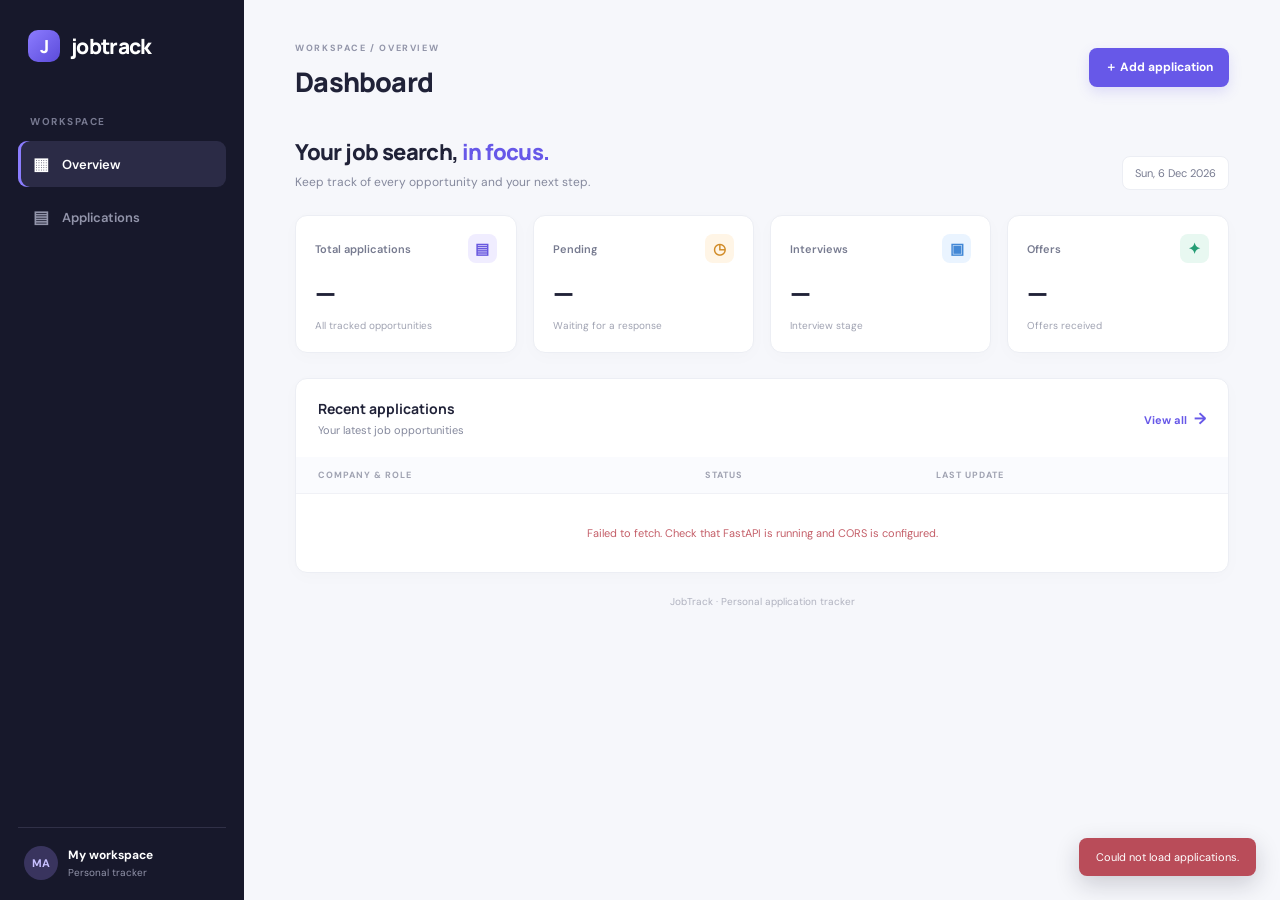
==== frontend/index.html @ 45ae9586 "Initial commit: AI Job Application Tracker (FastAPI, PostgreSQL, Frontend)" ====
<!DOCTYPE html>
<html lang="en">
<head>
  <meta charset="UTF-8">
  <meta name="viewport" content="width=device-width, initial-scale=1.0">
  <title>JobTrack — Dashboard</title>
  <link rel="preconnect" href="https://fonts.googleapis.com">
  <link rel="preconnect" href="https://fonts.gstatic.com" crossorigin>
  <link href="https://fonts.googleapis.com/css2?family=DM+Sans:wght@400;500;600;700&family=Manrope:wght@400;500;600;700;800&display=swap" rel="stylesheet">
  <link rel="stylesheet" href="assets/css/style.css">
</head>
<body>
  <div class="app-shell">
    <aside class="sidebar">
      <a class="brand" href="index.html"><span class="brand-mark">J</span><span>jobtrack</span></a>
      <div class="nav-label">WORKSPACE</div>
      <nav class="side-nav">
        <a class="nav-link active" href="index.html"><span class="nav-icon">▦</span> Overview</a>
        <a class="nav-link" href="pages/applications.html"><span class="nav-icon">▤</span> Applications</a>
      </nav>
      <div class="sidebar-bottom">
        <div class="profile-avatar">MA</div>
        <div><strong>My workspace</strong><small>Personal tracker</small></div>
      </div>
    </aside>

    <main class="main-content">
      <header class="topbar">
        <div><span class="eyebrow">WORKSPACE / OVERVIEW</span><h1>Dashboard</h1></div>
        <a class="button button-primary" href="pages/applications.html#new">＋ Add application</a>
      </header>

      <section class="welcome-row">
        <div><h2>Your job search, <span>in focus.</span></h2><p>Keep track of every opportunity and your next step.</p></div>
        <div class="date-chip" id="today-date">—</div>
      </section>

      <section class="stats-grid" aria-label="Application statistics">
        <article class="stat-card"><div class="stat-top"><span>Total applications</span><span class="stat-icon violet">▤</span></div><strong id="total-count">—</strong><small>All tracked opportunities</small></article>
        <article class="stat-card"><div class="stat-top"><span>Pending</span><span class="stat-icon amber">◷</span></div><strong id="pending-count">—</strong><small>Waiting for a response</small></article>
        <article class="stat-card"><div class="stat-top"><span>Interviews</span><span class="stat-icon blue">▣</span></div><strong id="interview-count">—</strong><small>Interview stage</small></article>
        <article class="stat-card"><div class="stat-top"><span>Offers</span><span class="stat-icon green">✦</span></div><strong id="offer-count">—</strong><small>Offers received</small></article>
      </section>

      <section class="content-card">
        <div class="section-heading"><div><h3>Recent applications</h3><p>Your latest job opportunities</p></div><a class="text-link" href="pages/applications.html">View all <span>→</span></a></div>
        <div class="table-wrap">
          <table><thead><tr><th>COMPANY & ROLE</th><th>STATUS</th><th>LAST UPDATE</th></tr></thead><tbody id="recent-applications"><tr><td colspan="3" class="loading-cell">Loading applications…</td></tr></tbody></table>
        </div>
      </section>
      <p class="footer-note">JobTrack · Personal application tracker</p>
    </main>
  </div>
  <div id="toast" class="toast" role="status"></div>
  <script src="assets/js/api.js"></script>
  <script src="assets/js/dashboard.js"></script>
</body>
</html>
---- frontend/assets/css/style.css ----
:root {
  --bg: #f6f7fb; --surface: #ffffff; --text: #202238; --muted: #85899d;
  --line: #eceef4; --primary: #6758e8; --primary-dark: #5143d2;
  --sidebar: #17182b; --sidebar-muted: #9294aa;
  font-family: "DM Sans", sans-serif; color: var(--text); background: var(--bg);
}
* { box-sizing: border-box; }
body { margin: 0; min-width: 320px; background: var(--bg); }
a { color: inherit; text-decoration: none; }
button, input, select, textarea { font: inherit; }
.app-shell { min-height: 100vh; }
.sidebar { width: 244px; background: var(--sidebar); color: #fff; position: fixed; inset: 0 auto 0 0; padding: 30px 18px 20px; display: flex; flex-direction: column; z-index: 5; }
.brand { display: flex; align-items: center; gap: 11px; padding: 0 10px; font: 800 21px "Manrope", sans-serif; letter-spacing: -.7px; }
.brand-mark { width: 32px; height: 32px; display: grid; place-items: center; border-radius: 10px; background: linear-gradient(135deg,#8c7cff,#5b4bda); font-size: 18px; }
.nav-label { color: #777990; font-size: 10px; letter-spacing: 1.5px; font-weight: 700; margin: 53px 12px 13px; }
.side-nav { display: grid; gap: 7px; }
.nav-link { padding: 12px 13px; color: var(--sidebar-muted); border-radius: 9px; font-size: 13px; font-weight: 600; display: flex; align-items: center; gap: 12px; transition: .2s; }
.nav-link:hover, .nav-link.active { color: #fff; background: #2b2b46; }
.nav-link.active { box-shadow: inset 3px 0 #8b7dff; }
.nav-icon { font-size: 17px; width: 19px; text-align: center; }
.sidebar-bottom { margin-top: auto; border-top: 1px solid #303047; padding: 18px 6px 0; display: flex; align-items: center; gap: 10px; }
.profile-avatar { width: 34px; height: 34px; border-radius: 50%; display: grid; place-items: center; background: #39345e; color: #c8c0ff; font-size: 11px; font-weight: 700; }
.sidebar-bottom strong, .sidebar-bottom small { display: block; }
.sidebar-bottom strong { font-size: 12px; }
.sidebar-bottom small { color: #9294aa; font-size: 10px; margin-top: 3px; }
.main-content { margin-left: 244px; padding: 35px clamp(24px,4vw,62px) 24px; max-width: 1600px; }
.topbar { display: flex; align-items: center; justify-content: space-between; gap: 18px; margin-bottom: 37px; }
.eyebrow { color: #9295a9; font-size: 9px; font-weight: 700; letter-spacing: 1.6px; }
h1, h2, h3, p { margin-top: 0; }
h1 { font: 800 27px "Manrope",sans-serif; letter-spacing: -.8px; margin: 7px 0 0; }
.button { border: 0; border-radius: 8px; padding: 11px 16px; cursor: pointer; font-size: 12px; font-weight: 700; transition: .2s; display: inline-flex; align-items: center; justify-content: center; gap: 7px; }
.button-primary { background: var(--primary); color: #fff; box-shadow: 0 5px 13px #6758e82b; }
.button-primary:hover { background: var(--primary-dark); transform: translateY(-1px); }
.button-ghost { color: #60647a; background: #f1f2f7; }
.welcome-row { display: flex; justify-content: space-between; align-items: end; margin-bottom: 25px; gap: 16px; }
.welcome-row h2 { font: 800 22px "Manrope",sans-serif; letter-spacing: -.6px; margin: 0 0 7px; }
.welcome-row h2 span { color: var(--primary); }
.welcome-row p, .section-heading p { color: var(--muted); font-size: 12px; margin: 0; }
.date-chip, .count-chip { color: #777b90; background: #fff; border: 1px solid var(--line); border-radius: 8px; padding: 9px 12px; font-size: 11px; }
.count-chip strong { color: var(--text); }
.stats-grid { display: grid; grid-template-columns: repeat(4,minmax(0,1fr)); gap: 16px; margin-bottom: 25px; }
.stat-card, .content-card { background: var(--surface); border: 1px solid var(--line); border-radius: 12px; box-shadow: 0 4px 18px #25284a05; }
.stat-card { padding: 18px 19px; min-height: 135px; }
.stat-top { display: flex; justify-content: space-between; align-items: center; color: #777b90; font-size: 11px; font-weight: 600; }
.stat-icon { width: 29px; height: 29px; display: grid; place-items: center; border-radius: 8px; font-size: 15px; }
.violet { color: #6858df; background: #f0edff; } .amber { color: #d18b27; background: #fff5e6; }
.blue { color: #4388d6; background: #eaf4ff; } .green { color: #269d75; background: #e8f8f1; }
.stat-card > strong { display: block; font: 800 27px "Manrope",sans-serif; margin: 11px 0 2px; }
.stat-card > small { color: #a0a3b2; font-size: 10px; }
.content-card { overflow: hidden; }
.section-heading { display: flex; justify-content: space-between; align-items: center; padding: 20px 22px; }
.section-heading h3 { font: 700 14px "Manrope",sans-serif; margin: 0 0 5px; }
.section-heading p { font-size: 11px; }
.text-link { color: var(--primary); font-size: 11px; font-weight: 700; }
.text-link span { font-size: 16px; margin-left: 4px; }
.table-wrap { width: 100%; overflow-x: auto; }
table { width: 100%; border-collapse: collapse; text-align: left; }
thead { background: #fafbfe; }
th { color: #a0a3b2; font-size: 9px; letter-spacing: 1px; font-weight: 700; padding: 12px 22px; white-space: nowrap; }
td { padding: 13px 22px; border-top: 1px solid #f0f1f6; font-size: 11px; color: #656a80; white-space: nowrap; }
.company-cell { display: flex; align-items: center; gap: 10px; }
.company-avatar { width: 31px; height: 31px; border-radius: 9px; background: #f0efff; color: #6858df; display: grid; place-items: center; font-size: 12px; font-weight: 700; flex: 0 0 auto; }
.company-cell strong, .company-cell small { display: block; }
.company-cell strong { color: #33364d; font-size: 11px; font-weight: 700; }
.company-cell small { color: #999daf; font-size: 10px; margin-top: 4px; }
.status-badge { display: inline-block; border-radius: 20px; padding: 5px 9px; font-size: 9px; font-weight: 700; }
.status-badge.pending { color: #b47a20; background: #fff5e5; }
.status-badge.interview { color: #397cc2; background: #eaf4ff; }
.status-badge.rejected { color: #c45e68; background: #fff0f1; }
.status-badge.offer-received { color: #218b69; background: #e8f8f1; }
.status-badge.unknown { color: #777b90; background: #f0f1f5; }
.date-cell { color: #898da0; font-size: 10px; }
.loading-cell, .empty-cell, .error-cell { text-align: center; padding: 32px; color: #9296a8; white-space: normal; }
.error-cell { color: #c45e68; }
.footer-note { color: #b0b2bf; text-align: center; font-size: 10px; padding: 22px 0; }
.compact-welcome { margin-bottom: 22px; }
.toolbar { display: flex; justify-content: space-between; gap: 12px; padding: 17px 20px; border-bottom: 1px solid var(--line); }
.search-box { border: 1px solid var(--line); border-radius: 7px; display: flex; align-items: center; gap: 8px; padding: 0 11px; width: min(340px,100%); color: #999daf; }
.search-box input { border: 0; outline: 0; padding: 9px 0; width: 100%; font-size: 11px; background: transparent; color: var(--text); }
.filter-select, .app-dialog select, .app-dialog input, .app-dialog textarea { border: 1px solid var(--line); border-radius: 7px; background: #fff; padding: 9px 10px; color: #50546a; outline: 0; font-size: 11px; }
.filter-select { min-width: 140px; }
.row-actions { text-align: right; }
.actions-heading { text-align: right; }
.small-action { border: 0; background: #f1f0ff; color: #6758d8; border-radius: 5px; padding: 6px 8px; margin-left: 5px; cursor: pointer; font-size: 10px; font-weight: 700; }
.danger-action { background: #fff0f1; color: #c45e68; }
.app-dialog { border: 0; border-radius: 14px; padding: 25px; width: min(540px,calc(100% - 28px)); box-shadow: 0 20px 80px #15162d40; }
.app-dialog::backdrop { background: #17182b80; backdrop-filter: blur(3px); }
.app-dialog form { display: grid; gap: 13px; }
.dialog-heading { display: flex; align-items: start; justify-content: space-between; margin-bottom: 4px; }
.dialog-heading h2 { font: 800 20px "Manrope",sans-serif; margin: 6px 0 0; }
.icon-button { border: 0; background: #f1f2f7; border-radius: 50%; width: 30px; height: 30px; font-size: 20px; color: #686c80; cursor: pointer; }
.app-dialog label { display: grid; gap: 6px; color: #64687d; font-size: 10px; font-weight: 700; }
.app-dialog input, .app-dialog select, .app-dialog textarea { width: 100%; font-size: 11px; font-weight: 400; }
.app-dialog textarea { resize: vertical; }
.form-grid { display: grid; grid-template-columns: 1fr 1fr; gap: 12px; }
.dialog-actions { display: flex; justify-content: end; gap: 9px; margin-top: 8px; }
.toast { position: fixed; bottom: 24px; right: 24px; background: #24253c; color: #fff; border-radius: 8px; padding: 12px 17px; font-size: 11px; opacity: 0; transform: translateY(10px); pointer-events: none; transition: .25s; z-index: 20; box-shadow: 0 8px 25px #15162d30; }
.toast.visible { opacity: 1; transform: translateY(0); }
.toast-error { background: #b94c59; }
@media (max-width: 900px) { .sidebar { width: 205px; } .main-content { margin-left: 205px; padding-inline: 24px; } .stats-grid { grid-template-columns: repeat(2,minmax(0,1fr)); } }
@media (max-width: 620px) {
  .sidebar { position: static; width: 100%; height: auto; padding: 14px 16px; flex-direction: row; align-items: center; justify-content: space-between; }
  .brand { padding: 0; font-size: 18px; } .brand-mark { width: 29px; height: 29px; }
  .nav-label, .sidebar-bottom { display: none; } .side-nav { display: flex; } .nav-link { padding: 9px; font-size: 0; gap: 0; } .nav-icon { font-size: 17px; }
  .main-content { margin: 0; padding: 24px 15px; } .topbar { margin-bottom: 28px; } h1 { font-size: 23px; }
  .welcome-row { align-items: start; flex-direction: column; } .welcome-row h2 { font-size: 19px; }
  .stats-grid { gap: 10px; } .stat-card { padding: 13px; min-height: 120px; } .stat-card > strong { font-size: 23px; }
  .section-heading { padding: 17px 14px; } th, td { padding-inline: 13px; }
  .toolbar { padding: 13px; flex-direction: column; } .search-box { width: 100%; min-height: 36px; }
  .form-grid { grid-template-columns: 1fr; } .app-dialog { padding: 19px; }
}
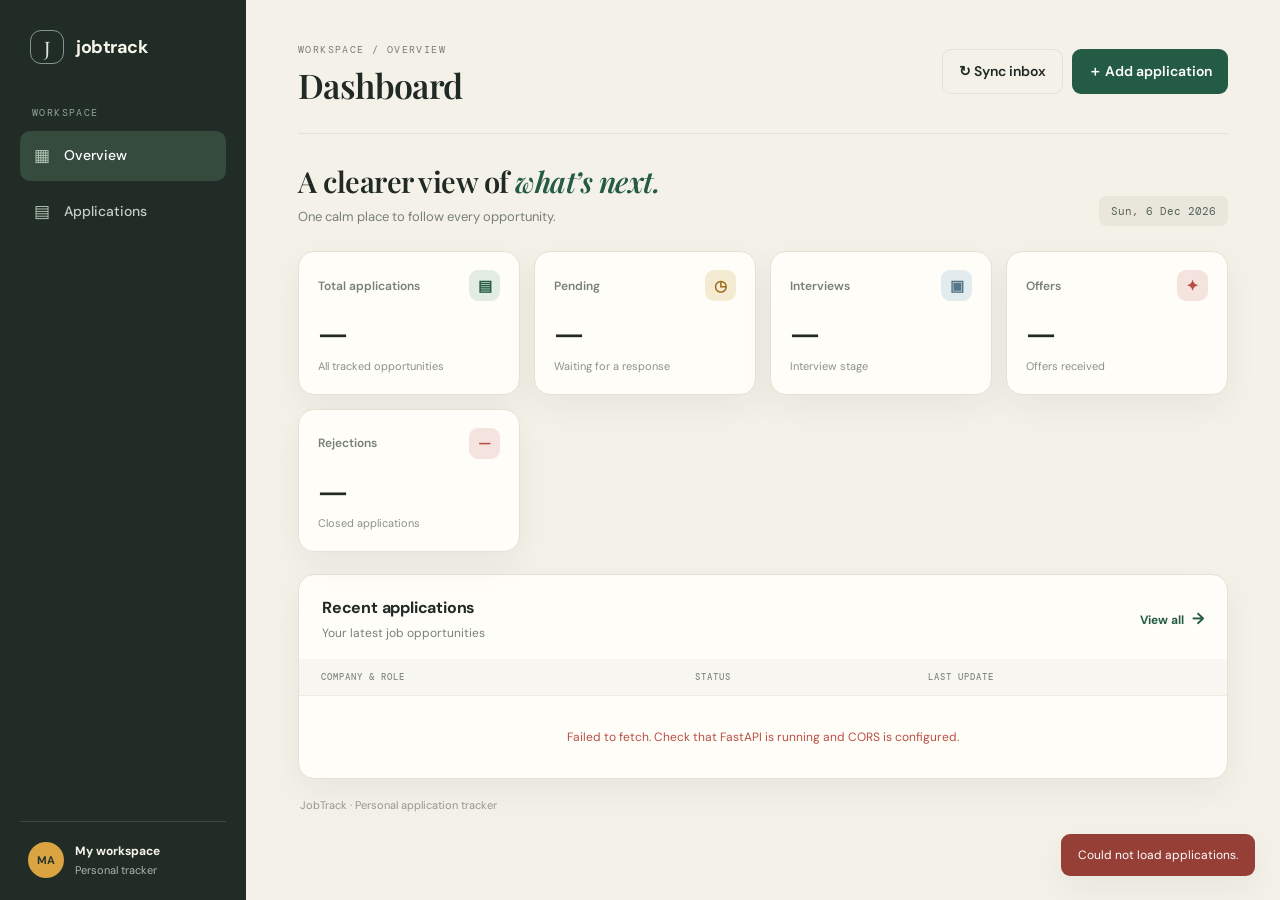
==== commit 5e32c076: "Changed the frontend" ====
--- a/frontend/index.html
+++ b/frontend/index.html
@@ -27,19 +27,20 @@
     <main class="main-content">
       <header class="topbar">
         <div><span class="eyebrow">WORKSPACE / OVERVIEW</span><h1>Dashboard</h1></div>
-        <a class="button button-primary" href="pages/applications.html#new">＋ Add application</a>
+        <div style="display:flex;gap:9px;flex-wrap:wrap"><button class="button button-ghost" id="sync-button">↻ Sync inbox</button><a class="button button-primary" href="pages/applications.html#new">＋ Add application</a></div>
       </header>
 
       <section class="welcome-row">
-        <div><h2>Your job search, <span>in focus.</span></h2><p>Keep track of every opportunity and your next step.</p></div>
+        <div><h2>A clearer view of <span>what’s next.</span></h2><p>One calm place to follow every opportunity.</p></div>
         <div class="date-chip" id="today-date">—</div>
       </section>
 
       <section class="stats-grid" aria-label="Application statistics">
-        <article class="stat-card"><div class="stat-top"><span>Total applications</span><span class="stat-icon violet">▤</span></div><strong id="total-count">—</strong><small>All tracked opportunities</small></article>
+        <article class="stat-card"><div class="stat-top"><span>Total applications</span><span class="stat-icon forest">▤</span></div><strong id="total-count">—</strong><small>All tracked opportunities</small></article>
         <article class="stat-card"><div class="stat-top"><span>Pending</span><span class="stat-icon amber">◷</span></div><strong id="pending-count">—</strong><small>Waiting for a response</small></article>
         <article class="stat-card"><div class="stat-top"><span>Interviews</span><span class="stat-icon blue">▣</span></div><strong id="interview-count">—</strong><small>Interview stage</small></article>
-        <article class="stat-card"><div class="stat-top"><span>Offers</span><span class="stat-icon green">✦</span></div><strong id="offer-count">—</strong><small>Offers received</small></article>
+        <article class="stat-card"><div class="stat-top"><span>Offers</span><span class="stat-icon red">✦</span></div><strong id="offer-count">—</strong><small>Offers received</small></article>
+        <article class="stat-card"><div class="stat-top"><span>Rejections</span><span class="stat-icon red">—</span></div><strong id="rejected-count">—</strong><small>Closed applications</small></article>
       </section>
 
       <section class="content-card">
--- a/frontend/assets/css/style.css
+++ b/frontend/assets/css/style.css
@@ -1,111 +1,5 @@
-:root {
-  --bg: #f6f7fb; --surface: #ffffff; --text: #202238; --muted: #85899d;
-  --line: #eceef4; --primary: #6758e8; --primary-dark: #5143d2;
-  --sidebar: #17182b; --sidebar-muted: #9294aa;
-  font-family: "DM Sans", sans-serif; color: var(--text); background: var(--bg);
-}
-* { box-sizing: border-box; }
-body { margin: 0; min-width: 320px; background: var(--bg); }
-a { color: inherit; text-decoration: none; }
-button, input, select, textarea { font: inherit; }
-.app-shell { min-height: 100vh; }
-.sidebar { width: 244px; background: var(--sidebar); color: #fff; position: fixed; inset: 0 auto 0 0; padding: 30px 18px 20px; display: flex; flex-direction: column; z-index: 5; }
-.brand { display: flex; align-items: center; gap: 11px; padding: 0 10px; font: 800 21px "Manrope", sans-serif; letter-spacing: -.7px; }
-.brand-mark { width: 32px; height: 32px; display: grid; place-items: center; border-radius: 10px; background: linear-gradient(135deg,#8c7cff,#5b4bda); font-size: 18px; }
-.nav-label { color: #777990; font-size: 10px; letter-spacing: 1.5px; font-weight: 700; margin: 53px 12px 13px; }
-.side-nav { display: grid; gap: 7px; }
-.nav-link { padding: 12px 13px; color: var(--sidebar-muted); border-radius: 9px; font-size: 13px; font-weight: 600; display: flex; align-items: center; gap: 12px; transition: .2s; }
-.nav-link:hover, .nav-link.active { color: #fff; background: #2b2b46; }
-.nav-link.active { box-shadow: inset 3px 0 #8b7dff; }
-.nav-icon { font-size: 17px; width: 19px; text-align: center; }
-.sidebar-bottom { margin-top: auto; border-top: 1px solid #303047; padding: 18px 6px 0; display: flex; align-items: center; gap: 10px; }
-.profile-avatar { width: 34px; height: 34px; border-radius: 50%; display: grid; place-items: center; background: #39345e; color: #c8c0ff; font-size: 11px; font-weight: 700; }
-.sidebar-bottom strong, .sidebar-bottom small { display: block; }
-.sidebar-bottom strong { font-size: 12px; }
-.sidebar-bottom small { color: #9294aa; font-size: 10px; margin-top: 3px; }
-.main-content { margin-left: 244px; padding: 35px clamp(24px,4vw,62px) 24px; max-width: 1600px; }
-.topbar { display: flex; align-items: center; justify-content: space-between; gap: 18px; margin-bottom: 37px; }
-.eyebrow { color: #9295a9; font-size: 9px; font-weight: 700; letter-spacing: 1.6px; }
-h1, h2, h3, p { margin-top: 0; }
-h1 { font: 800 27px "Manrope",sans-serif; letter-spacing: -.8px; margin: 7px 0 0; }
-.button { border: 0; border-radius: 8px; padding: 11px 16px; cursor: pointer; font-size: 12px; font-weight: 700; transition: .2s; display: inline-flex; align-items: center; justify-content: center; gap: 7px; }
-.button-primary { background: var(--primary); color: #fff; box-shadow: 0 5px 13px #6758e82b; }
-.button-primary:hover { background: var(--primary-dark); transform: translateY(-1px); }
-.button-ghost { color: #60647a; background: #f1f2f7; }
-.welcome-row { display: flex; justify-content: space-between; align-items: end; margin-bottom: 25px; gap: 16px; }
-.welcome-row h2 { font: 800 22px "Manrope",sans-serif; letter-spacing: -.6px; margin: 0 0 7px; }
-.welcome-row h2 span { color: var(--primary); }
-.welcome-row p, .section-heading p { color: var(--muted); font-size: 12px; margin: 0; }
-.date-chip, .count-chip { color: #777b90; background: #fff; border: 1px solid var(--line); border-radius: 8px; padding: 9px 12px; font-size: 11px; }
-.count-chip strong { color: var(--text); }
-.stats-grid { display: grid; grid-template-columns: repeat(4,minmax(0,1fr)); gap: 16px; margin-bottom: 25px; }
-.stat-card, .content-card { background: var(--surface); border: 1px solid var(--line); border-radius: 12px; box-shadow: 0 4px 18px #25284a05; }
-.stat-card { padding: 18px 19px; min-height: 135px; }
-.stat-top { display: flex; justify-content: space-between; align-items: center; color: #777b90; font-size: 11px; font-weight: 600; }
-.stat-icon { width: 29px; height: 29px; display: grid; place-items: center; border-radius: 8px; font-size: 15px; }
-.violet { color: #6858df; background: #f0edff; } .amber { color: #d18b27; background: #fff5e6; }
-.blue { color: #4388d6; background: #eaf4ff; } .green { color: #269d75; background: #e8f8f1; }
-.stat-card > strong { display: block; font: 800 27px "Manrope",sans-serif; margin: 11px 0 2px; }
-.stat-card > small { color: #a0a3b2; font-size: 10px; }
-.content-card { overflow: hidden; }
-.section-heading { display: flex; justify-content: space-between; align-items: center; padding: 20px 22px; }
-.section-heading h3 { font: 700 14px "Manrope",sans-serif; margin: 0 0 5px; }
-.section-heading p { font-size: 11px; }
-.text-link { color: var(--primary); font-size: 11px; font-weight: 700; }
-.text-link span { font-size: 16px; margin-left: 4px; }
-.table-wrap { width: 100%; overflow-x: auto; }
-table { width: 100%; border-collapse: collapse; text-align: left; }
-thead { background: #fafbfe; }
-th { color: #a0a3b2; font-size: 9px; letter-spacing: 1px; font-weight: 700; padding: 12px 22px; white-space: nowrap; }
-td { padding: 13px 22px; border-top: 1px solid #f0f1f6; font-size: 11px; color: #656a80; white-space: nowrap; }
-.company-cell { display: flex; align-items: center; gap: 10px; }
-.company-avatar { width: 31px; height: 31px; border-radius: 9px; background: #f0efff; color: #6858df; display: grid; place-items: center; font-size: 12px; font-weight: 700; flex: 0 0 auto; }
-.company-cell strong, .company-cell small { display: block; }
-.company-cell strong { color: #33364d; font-size: 11px; font-weight: 700; }
-.company-cell small { color: #999daf; font-size: 10px; margin-top: 4px; }
-.status-badge { display: inline-block; border-radius: 20px; padding: 5px 9px; font-size: 9px; font-weight: 700; }
-.status-badge.pending { color: #b47a20; background: #fff5e5; }
-.status-badge.interview { color: #397cc2; background: #eaf4ff; }
-.status-badge.rejected { color: #c45e68; background: #fff0f1; }
-.status-badge.offer-received { color: #218b69; background: #e8f8f1; }
-.status-badge.unknown { color: #777b90; background: #f0f1f5; }
-.date-cell { color: #898da0; font-size: 10px; }
-.loading-cell, .empty-cell, .error-cell { text-align: center; padding: 32px; color: #9296a8; white-space: normal; }
-.error-cell { color: #c45e68; }
-.footer-note { color: #b0b2bf; text-align: center; font-size: 10px; padding: 22px 0; }
-.compact-welcome { margin-bottom: 22px; }
-.toolbar { display: flex; justify-content: space-between; gap: 12px; padding: 17px 20px; border-bottom: 1px solid var(--line); }
-.search-box { border: 1px solid var(--line); border-radius: 7px; display: flex; align-items: center; gap: 8px; padding: 0 11px; width: min(340px,100%); color: #999daf; }
-.search-box input { border: 0; outline: 0; padding: 9px 0; width: 100%; font-size: 11px; background: transparent; color: var(--text); }
-.filter-select, .app-dialog select, .app-dialog input, .app-dialog textarea { border: 1px solid var(--line); border-radius: 7px; background: #fff; padding: 9px 10px; color: #50546a; outline: 0; font-size: 11px; }
-.filter-select { min-width: 140px; }
-.row-actions { text-align: right; }
-.actions-heading { text-align: right; }
-.small-action { border: 0; background: #f1f0ff; color: #6758d8; border-radius: 5px; padding: 6px 8px; margin-left: 5px; cursor: pointer; font-size: 10px; font-weight: 700; }
-.danger-action { background: #fff0f1; color: #c45e68; }
-.app-dialog { border: 0; border-radius: 14px; padding: 25px; width: min(540px,calc(100% - 28px)); box-shadow: 0 20px 80px #15162d40; }
-.app-dialog::backdrop { background: #17182b80; backdrop-filter: blur(3px); }
-.app-dialog form { display: grid; gap: 13px; }
-.dialog-heading { display: flex; align-items: start; justify-content: space-between; margin-bottom: 4px; }
-.dialog-heading h2 { font: 800 20px "Manrope",sans-serif; margin: 6px 0 0; }
-.icon-button { border: 0; background: #f1f2f7; border-radius: 50%; width: 30px; height: 30px; font-size: 20px; color: #686c80; cursor: pointer; }
-.app-dialog label { display: grid; gap: 6px; color: #64687d; font-size: 10px; font-weight: 700; }
-.app-dialog input, .app-dialog select, .app-dialog textarea { width: 100%; font-size: 11px; font-weight: 400; }
-.app-dialog textarea { resize: vertical; }
-.form-grid { display: grid; grid-template-columns: 1fr 1fr; gap: 12px; }
-.dialog-actions { display: flex; justify-content: end; gap: 9px; margin-top: 8px; }
-.toast { position: fixed; bottom: 24px; right: 24px; background: #24253c; color: #fff; border-radius: 8px; padding: 12px 17px; font-size: 11px; opacity: 0; transform: translateY(10px); pointer-events: none; transition: .25s; z-index: 20; box-shadow: 0 8px 25px #15162d30; }
-.toast.visible { opacity: 1; transform: translateY(0); }
-.toast-error { background: #b94c59; }
-@media (max-width: 900px) { .sidebar { width: 205px; } .main-content { margin-left: 205px; padding-inline: 24px; } .stats-grid { grid-template-columns: repeat(2,minmax(0,1fr)); } }
-@media (max-width: 620px) {
-  .sidebar { position: static; width: 100%; height: auto; padding: 14px 16px; flex-direction: row; align-items: center; justify-content: space-between; }
-  .brand { padding: 0; font-size: 18px; } .brand-mark { width: 29px; height: 29px; }
-  .nav-label, .sidebar-bottom { display: none; } .side-nav { display: flex; } .nav-link { padding: 9px; font-size: 0; gap: 0; } .nav-icon { font-size: 17px; }
-  .main-content { margin: 0; padding: 24px 15px; } .topbar { margin-bottom: 28px; } h1 { font-size: 23px; }
-  .welcome-row { align-items: start; flex-direction: column; } .welcome-row h2 { font-size: 19px; }
-  .stats-grid { gap: 10px; } .stat-card { padding: 13px; min-height: 120px; } .stat-card > strong { font-size: 23px; }
-  .section-heading { padding: 17px 14px; } th, td { padding-inline: 13px; }
-  .toolbar { padding: 13px; flex-direction: column; } .search-box { width: 100%; min-height: 36px; }
-  .form-grid { grid-template-columns: 1fr; } .app-dialog { padding: 19px; }
-}
+@import url('https://fonts.googleapis.com/css2?family=DM+Mono:wght@400;500&family=DM+Sans:wght@400;500;600;700&family=Playfair+Display:wght@600;700&display=swap');
+:root{--paper:#f4f1e9;--surface:#fffdf8;--ink:#202923;--muted:#778078;--line:#e5e1d7;--forest:#245b45;--forest-dark:#194633;--sage:#dce8dc;--orange:#c66a3d;--gold:#d9a441;--red:#b94e43;--blue:#54788a;--shadow:0 12px 34px rgba(32,41,35,.055);--radius:16px}
+*{box-sizing:border-box}body{margin:0;background:var(--paper);color:var(--ink);font:14px/1.5 'DM Sans',sans-serif}a{color:inherit;text-decoration:none}button,input,select,textarea{font:inherit}button{cursor:pointer}.sidebar{position:fixed;inset:0 auto 0 0;width:246px;padding:30px 20px 22px;background:#202c25;color:#f8f5ec;display:flex;flex-direction:column;z-index:5}.brand{display:flex;align-items:center;gap:12px;padding:0 10px 42px;font-size:18px;font-weight:700;letter-spacing:-.5px}.brand-mark{width:34px;height:34px;border:1px solid #829989;border-radius:11px;display:grid;place-items:center;color:#dce8dc;font:20px 'Playfair Display',serif}.nav-label,.eyebrow{font:10px 'DM Mono',monospace;letter-spacing:1.4px;text-transform:uppercase}.nav-label{color:#93a399;padding:0 12px 12px}.side-nav{display:grid;gap:6px}.nav-link{display:flex;align-items:center;gap:12px;padding:12px;border-radius:10px;color:#c3cdc5;font-weight:500;transition:.18s}.nav-link:hover{background:#2c3d32;color:white}.nav-link.active{background:#354b3d;color:#fff}.nav-icon{width:20px;text-align:center;font-size:17px;color:#b6c8b9}.sidebar-bottom{margin-top:auto;border-top:1px solid #3b493f;padding:20px 8px 0;display:flex;align-items:center;gap:11px}.profile-avatar{width:36px;height:36px;border-radius:50%;background:#d9a441;color:#26352b;display:grid;place-items:center;font-weight:700;font-size:11px}.sidebar-bottom strong,.sidebar-bottom small{display:block}.sidebar-bottom strong{font-size:12px}.sidebar-bottom small{font-size:11px;color:#aab7ad;margin-top:2px}.main-content{max-width:1440px;margin-left:246px;padding:38px 52px 28px}.topbar{display:flex;align-items:center;justify-content:space-between;gap:20px;padding-bottom:28px;border-bottom:1px solid var(--line)}.eyebrow{color:var(--muted)}h1,h2,h3,p{margin-top:0}h1{font:600 34px/1.15 'Playfair Display',serif;letter-spacing:-.6px;margin:7px 0 0}h2{font:600 29px/1.2 'Playfair Display',serif;letter-spacing:-.5px;margin:0 0 8px}h2 span{color:var(--forest);font-style:italic}h3{font-size:16px;margin:0 0 4px;letter-spacing:-.2px}p{color:var(--muted);margin-bottom:0}.button{border:0;border-radius:9px;padding:11px 16px;font-weight:600;display:inline-flex;align-items:center;justify-content:center;gap:8px;transition:.18s}.button:hover{transform:translateY(-1px)}.button-primary{background:var(--forest);color:#fff}.button-primary:hover{background:var(--forest-dark)}.button-ghost{background:transparent;border:1px solid var(--line);color:var(--ink)}.welcome-row{display:flex;justify-content:space-between;align-items:end;gap:20px;padding:30px 0 25px}.welcome-row p{font-size:13px}.date-chip,.count-chip{background:#e9e6dc;border-radius:7px;padding:8px 12px;color:#58645a;font:11px 'DM Mono',monospace;white-space:nowrap}.count-chip strong{font-size:15px;color:var(--ink);margin-right:4px}.stats-grid{display:grid;grid-template-columns:repeat(4,minmax(0,1fr));gap:14px;margin-bottom:22px}.stat-card{background:var(--surface);border:1px solid var(--line);border-radius:var(--radius);padding:18px 19px;box-shadow:var(--shadow);min-height:139px}.stat-top{display:flex;justify-content:space-between;align-items:center;color:var(--muted);font-size:12px;font-weight:600}.stat-icon{width:31px;height:31px;border-radius:9px;display:grid;place-items:center;font-size:15px}.stat-icon.forest{background:#e2ece3;color:var(--forest)}.stat-icon.amber{background:#f5ead2;color:#9a6a16}.stat-icon.blue{background:#e2ebee;color:var(--blue)}.stat-icon.red{background:#f4e3df;color:var(--red)}.stat-card>strong{display:block;font:600 34px/1.25 'Playfair Display',serif;margin:9px 0 2px}.stat-card>small{font-size:11px;color:#8a918a}.content-card{background:var(--surface);border:1px solid var(--line);border-radius:var(--radius);box-shadow:var(--shadow);overflow:hidden}.section-heading{padding:21px 23px 17px;display:flex;align-items:center;justify-content:space-between;gap:15px}.section-heading p{font-size:12px}.text-link{font-size:12px;font-weight:700;color:var(--forest)}.text-link span{font-size:16px;margin-left:5px}.table-wrap{overflow-x:auto}table{width:100%;border-collapse:collapse;text-align:left;white-space:nowrap}thead{background:#f8f6f0}th{padding:12px 22px;color:#858d83;font:9px 'DM Mono',monospace;letter-spacing:1px;font-weight:500}td{padding:15px 22px;border-top:1px solid #eeebe3;font-size:12px}tbody tr:hover{background:#fbfaf5}.company-cell{display:flex;align-items:center;gap:11px;min-width:210px}.company-avatar{width:34px;height:34px;border-radius:10px;background:#e8eee5;color:var(--forest);display:grid;place-items:center;font:700 15px 'Playfair Display',serif}.company-cell strong,.company-cell small{display:block}.company-cell strong{font-size:12px}.company-cell small{font-size:11px;color:var(--muted);margin-top:2px}.status-badge{display:inline-flex;align-items:center;gap:6px;border-radius:30px;padding:5px 9px;font-size:10px;font-weight:700;background:#eceeea;color:#626d63}.status-badge:before{content:"";width:6px;height:6px;border-radius:50%;background:currentColor}.status-badge.pending{background:#f5ecd9;color:#9b711f}.status-badge.interview,.status-badge.interview-confirmed{background:#e4edf0;color:#426d7d}.status-badge.rejected{background:#f4e5e1;color:#a64d41}.status-badge.offer-received{background:#e1ece2;color:#356747}.status-badge.unknown{background:#ecebe7;color:#77766f}.date-cell{font:11px 'DM Mono',monospace;color:#727b72}.loading-cell,.empty-cell,.error-cell{text-align:center;padding:32px;color:var(--muted);white-space:normal}.error-cell{color:var(--red)}.footer-note{padding:18px 2px;color:#92988f;font-size:11px}.compact-welcome{padding:25px 0 20px}.toolbar{display:flex;justify-content:space-between;gap:12px;padding:18px 22px;border-bottom:1px solid var(--line)}.search-box{display:flex;align-items:center;gap:9px;border:1px solid var(--line);background:#fff;border-radius:8px;padding:0 11px;max-width:360px;flex:1;color:#8a9289}.search-box input{border:0;outline:0;padding:10px 0;width:100%;background:transparent;font-size:12px;color:var(--ink)}.filter-select{border:1px solid var(--line);background:#fff;border-radius:8px;padding:0 12px;color:var(--ink);font-size:12px;min-width:145px}.row-actions{display:flex;gap:7px}.small-action{border:1px solid var(--line);background:#fff;border-radius:6px;padding:6px 9px;font-size:10px;font-weight:600;color:#4e5b50}.small-action:hover{border-color:var(--forest);color:var(--forest)}.danger-action:hover{border-color:var(--red);color:var(--red)}.app-dialog{width:min(620px,calc(100% - 28px));border:1px solid var(--line);border-radius:18px;padding:0;background:var(--surface);color:var(--ink);box-shadow:0 25px 80px #14221940}.app-dialog::backdrop{background:#1c2820a6;backdrop-filter:blur(3px)}.app-dialog form{padding:27px}.dialog-heading{display:flex;justify-content:space-between;align-items:start;margin-bottom:22px}.dialog-heading h2{font-size:25px;margin:5px 0 0}.icon-button{border:1px solid var(--line);background:transparent;border-radius:8px;width:32px;height:32px;font-size:20px;color:var(--muted)}.app-dialog label{display:grid;gap:6px;margin-bottom:14px;font-size:11px;font-weight:700;color:#566157}.app-dialog input,.app-dialog textarea,.app-dialog select{width:100%;border:1px solid var(--line);border-radius:8px;padding:10px 11px;background:#fff;color:var(--ink);outline:none;font-size:12px}.app-dialog input:focus,.app-dialog textarea:focus,.app-dialog select:focus{border-color:var(--forest);box-shadow:0 0 0 3px #245b4515}.form-grid{display:grid;grid-template-columns:1fr 1fr;gap:13px}.dialog-actions{display:flex;justify-content:flex-end;gap:9px;padding-top:8px}.toast{position:fixed;right:25px;bottom:24px;background:#24372b;color:#fff;padding:12px 17px;border-radius:9px;box-shadow:var(--shadow);opacity:0;transform:translateY(8px);pointer-events:none;transition:.2s;z-index:20;font-size:12px;max-width:min(420px,calc(100% - 30px))}.toast.visible{opacity:1;transform:translateY(0)}.toast-error{background:#963f36}
+@media(max-width:1100px){.main-content{padding:32px 28px;margin-left:220px}.sidebar{width:220px}.stats-grid{grid-template-columns:repeat(2,minmax(0,1fr))}}
+@media(max-width:700px){.sidebar{position:static;width:auto;height:auto;padding:12px 16px;display:block}.brand{padding:0 4px 12px}.nav-label,.sidebar-bottom{display:none}.side-nav{display:flex;gap:6px}.nav-link{padding:9px 11px;font-size:12px}.main-content{margin:0;padding:24px 16px}.topbar{align-items:flex-start;padding-bottom:20px}h1{font-size:28px}.topbar .button{font-size:11px;padding:9px 11px}.welcome-row{align-items:flex-start;flex-direction:column;padding:23px 0 18px}h2{font-size:25px}.stats-grid{gap:9px}.stat-card{padding:14px;min-height:125px}.stat-card>strong{font-size:29px}.section-heading{padding:17px}.toolbar{padding:13px;flex-direction:column}.search-box{max-width:none;min-height:39px}.filter-select{min-height:39px}.form-grid{grid-template-columns:1fr}.app-dialog form{padding:20px}}
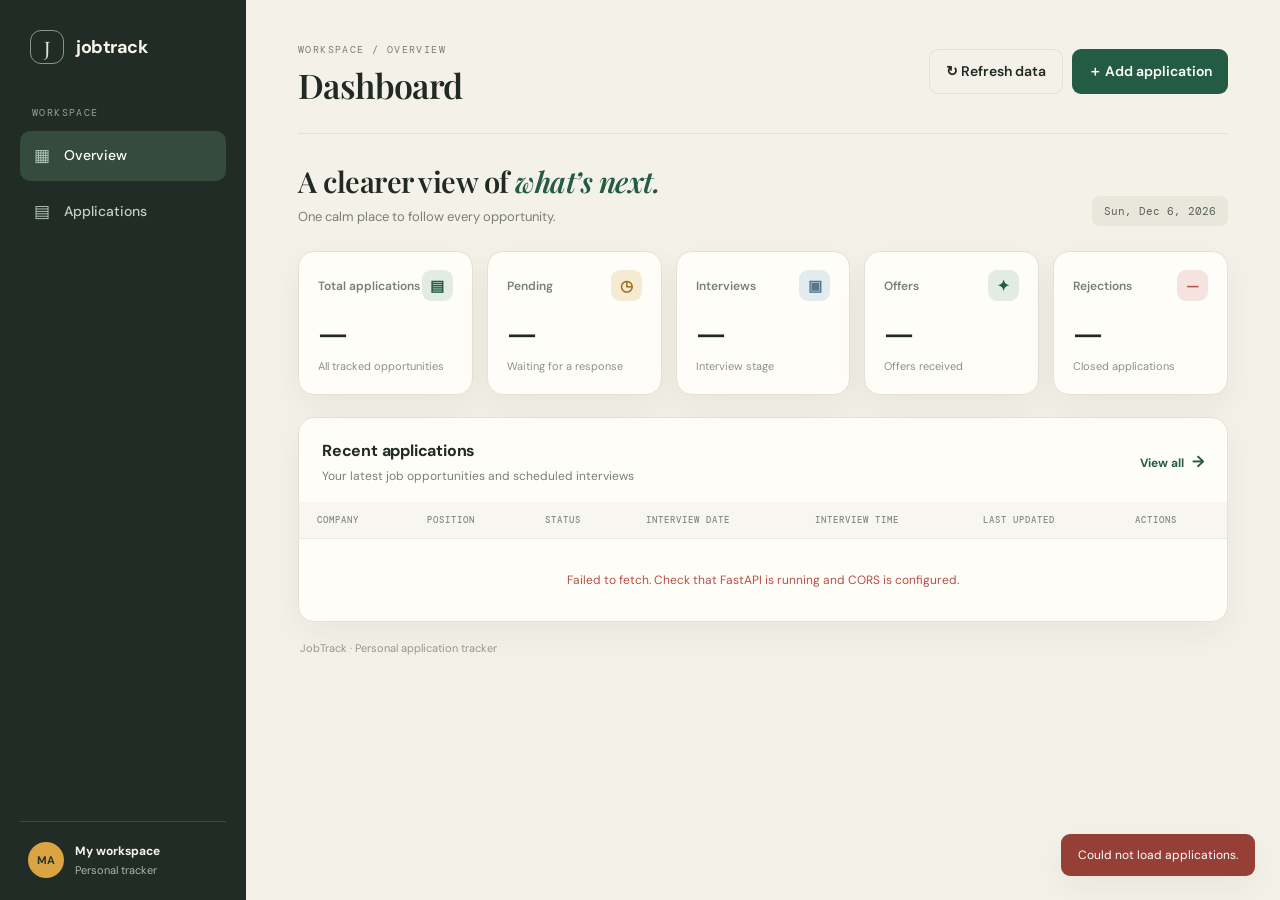
==== commit 45bdbaa3: "Add n8n interview reminder workflow" ====
--- a/frontend/index.html
+++ b/frontend/index.html
@@ -27,7 +27,10 @@
     <main class="main-content">
       <header class="topbar">
         <div><span class="eyebrow">WORKSPACE / OVERVIEW</span><h1>Dashboard</h1></div>
-        <div style="display:flex;gap:9px;flex-wrap:wrap"><button class="button button-ghost" id="sync-button">↻ Sync inbox</button><a class="button button-primary" href="pages/applications.html#new">＋ Add application</a></div>
+        <div class="topbar-actions">
+          <button class="button button-ghost" id="sync-button" type="button">↻ Refresh data</button>
+          <a class="button button-primary" href="pages/applications.html#new">＋ Add application</a>
+        </div>
       </header>
 
       <section class="welcome-row">
@@ -39,19 +42,93 @@
         <article class="stat-card"><div class="stat-top"><span>Total applications</span><span class="stat-icon forest">▤</span></div><strong id="total-count">—</strong><small>All tracked opportunities</small></article>
         <article class="stat-card"><div class="stat-top"><span>Pending</span><span class="stat-icon amber">◷</span></div><strong id="pending-count">—</strong><small>Waiting for a response</small></article>
         <article class="stat-card"><div class="stat-top"><span>Interviews</span><span class="stat-icon blue">▣</span></div><strong id="interview-count">—</strong><small>Interview stage</small></article>
-        <article class="stat-card"><div class="stat-top"><span>Offers</span><span class="stat-icon red">✦</span></div><strong id="offer-count">—</strong><small>Offers received</small></article>
+        <article class="stat-card"><div class="stat-top"><span>Offers</span><span class="stat-icon forest">✦</span></div><strong id="offer-count">—</strong><small>Offers received</small></article>
         <article class="stat-card"><div class="stat-top"><span>Rejections</span><span class="stat-icon red">—</span></div><strong id="rejected-count">—</strong><small>Closed applications</small></article>
       </section>
 
       <section class="content-card">
-        <div class="section-heading"><div><h3>Recent applications</h3><p>Your latest job opportunities</p></div><a class="text-link" href="pages/applications.html">View all <span>→</span></a></div>
+        <div class="section-heading"><div><h3>Recent applications</h3><p>Your latest job opportunities and scheduled interviews</p></div><a class="text-link" href="pages/applications.html">View all <span>→</span></a></div>
         <div class="table-wrap">
-          <table><thead><tr><th>COMPANY & ROLE</th><th>STATUS</th><th>LAST UPDATE</th></tr></thead><tbody id="recent-applications"><tr><td colspan="3" class="loading-cell">Loading applications…</td></tr></tbody></table>
+          <table>
+            <thead>
+              <tr>
+                <th>COMPANY</th>
+                <th>POSITION</th>
+                <th>STATUS</th>
+                <th>INTERVIEW DATE</th>
+                <th>INTERVIEW TIME</th>
+                <th>LAST UPDATED</th>
+                <th class="actions-heading">ACTIONS</th>
+              </tr>
+            </thead>
+            <tbody id="recent-applications">
+              <tr><td colspan="7" class="loading-cell">Loading applications…</td></tr>
+            </tbody>
+          </table>
         </div>
       </section>
       <p class="footer-note">JobTrack · Personal application tracker</p>
     </main>
   </div>
+
+  <!-- Application Details & Activity History Modal -->
+  <dialog id="details-dialog" class="app-dialog details-dialog">
+    <div class="details-shell">
+      <div class="dialog-heading">
+        <div>
+          <span class="eyebrow">APPLICATION DETAILS</span>
+          <h2 data-detail-company>—</h2>
+          <p class="detail-subtitle" data-detail-position>—</p>
+        </div>
+        <div class="detail-header-right">
+          <span class="status-badge" data-detail-status>—</span>
+          <button type="button" class="icon-button" id="close-details-dialog" aria-label="Close">×</button>
+        </div>
+      </div>
+
+      <div class="details-section">
+        <h3 class="details-section-title">Application Summary</h3>
+        <p class="details-summary-box" data-detail-summary>—</p>
+      </div>
+
+      <div class="details-columns">
+        <div class="details-section">
+          <h3 class="details-section-title">Interview Information</h3>
+          <dl class="details-grid">
+            <div><dt>Interview Date</dt><dd data-detail-interview-date>—</dd></div>
+            <div><dt>Interview Time</dt><dd data-detail-interview-time>—</dd></div>
+          </dl>
+          <p class="details-note" data-detail-interview-note></p>
+        </div>
+
+        <div class="details-section">
+          <h3 class="details-section-title">Metadata & Classification</h3>
+          <dl class="details-grid">
+            <div><dt>Email Category</dt><dd data-detail-category>—</dd></div>
+            <div><dt>AI Confidence</dt><dd data-detail-confidence>—</dd></div>
+            <div><dt>Created At</dt><dd data-detail-created>—</dd></div>
+            <div><dt>Last Updated</dt><dd data-detail-updated>—</dd></div>
+            <div><dt>Last Email Received</dt><dd data-detail-last-email>—</dd></div>
+            <div><dt>Application Key</dt><dd class="mono-value" data-detail-key>—</dd></div>
+          </dl>
+        </div>
+      </div>
+
+      <div class="details-section">
+        <div class="timeline-section-header">
+          <h3 class="details-section-title">Activity History</h3>
+          <span class="eyebrow">CHRONOLOGICAL TIMELINE</span>
+        </div>
+        <div data-detail-timeline></div>
+      </div>
+
+      <div class="dialog-actions">
+        <a class="button button-ghost" id="manage-in-applications-link" href="pages/applications.html">Manage in Applications</a>
+        <button type="button" class="button button-primary" id="done-details-button">Close</button>
+      </div>
+    </div>
+  </dialog>
+
   <div id="toast" class="toast" role="status"></div>
   <script src="assets/js/api.js"></script>
   <script src="assets/js/dashboard.js"></script>
--- a/frontend/assets/css/style.css
+++ b/frontend/assets/css/style.css
@@ -1,5 +1,1020 @@
 @import url('https://fonts.googleapis.com/css2?family=DM+Mono:wght@400;500&family=DM+Sans:wght@400;500;600;700&family=Playfair+Display:wght@600;700&display=swap');
-:root{--paper:#f4f1e9;--surface:#fffdf8;--ink:#202923;--muted:#778078;--line:#e5e1d7;--forest:#245b45;--forest-dark:#194633;--sage:#dce8dc;--orange:#c66a3d;--gold:#d9a441;--red:#b94e43;--blue:#54788a;--shadow:0 12px 34px rgba(32,41,35,.055);--radius:16px}
-*{box-sizing:border-box}body{margin:0;background:var(--paper);color:var(--ink);font:14px/1.5 'DM Sans',sans-serif}a{color:inherit;text-decoration:none}button,input,select,textarea{font:inherit}button{cursor:pointer}.sidebar{position:fixed;inset:0 auto 0 0;width:246px;padding:30px 20px 22px;background:#202c25;color:#f8f5ec;display:flex;flex-direction:column;z-index:5}.brand{display:flex;align-items:center;gap:12px;padding:0 10px 42px;font-size:18px;font-weight:700;letter-spacing:-.5px}.brand-mark{width:34px;height:34px;border:1px solid #829989;border-radius:11px;display:grid;place-items:center;color:#dce8dc;font:20px 'Playfair Display',serif}.nav-label,.eyebrow{font:10px 'DM Mono',monospace;letter-spacing:1.4px;text-transform:uppercase}.nav-label{color:#93a399;padding:0 12px 12px}.side-nav{display:grid;gap:6px}.nav-link{display:flex;align-items:center;gap:12px;padding:12px;border-radius:10px;color:#c3cdc5;font-weight:500;transition:.18s}.nav-link:hover{background:#2c3d32;color:white}.nav-link.active{background:#354b3d;color:#fff}.nav-icon{width:20px;text-align:center;font-size:17px;color:#b6c8b9}.sidebar-bottom{margin-top:auto;border-top:1px solid #3b493f;padding:20px 8px 0;display:flex;align-items:center;gap:11px}.profile-avatar{width:36px;height:36px;border-radius:50%;background:#d9a441;color:#26352b;display:grid;place-items:center;font-weight:700;font-size:11px}.sidebar-bottom strong,.sidebar-bottom small{display:block}.sidebar-bottom strong{font-size:12px}.sidebar-bottom small{font-size:11px;color:#aab7ad;margin-top:2px}.main-content{max-width:1440px;margin-left:246px;padding:38px 52px 28px}.topbar{display:flex;align-items:center;justify-content:space-between;gap:20px;padding-bottom:28px;border-bottom:1px solid var(--line)}.eyebrow{color:var(--muted)}h1,h2,h3,p{margin-top:0}h1{font:600 34px/1.15 'Playfair Display',serif;letter-spacing:-.6px;margin:7px 0 0}h2{font:600 29px/1.2 'Playfair Display',serif;letter-spacing:-.5px;margin:0 0 8px}h2 span{color:var(--forest);font-style:italic}h3{font-size:16px;margin:0 0 4px;letter-spacing:-.2px}p{color:var(--muted);margin-bottom:0}.button{border:0;border-radius:9px;padding:11px 16px;font-weight:600;display:inline-flex;align-items:center;justify-content:center;gap:8px;transition:.18s}.button:hover{transform:translateY(-1px)}.button-primary{background:var(--forest);color:#fff}.button-primary:hover{background:var(--forest-dark)}.button-ghost{background:transparent;border:1px solid var(--line);color:var(--ink)}.welcome-row{display:flex;justify-content:space-between;align-items:end;gap:20px;padding:30px 0 25px}.welcome-row p{font-size:13px}.date-chip,.count-chip{background:#e9e6dc;border-radius:7px;padding:8px 12px;color:#58645a;font:11px 'DM Mono',monospace;white-space:nowrap}.count-chip strong{font-size:15px;color:var(--ink);margin-right:4px}.stats-grid{display:grid;grid-template-columns:repeat(4,minmax(0,1fr));gap:14px;margin-bottom:22px}.stat-card{background:var(--surface);border:1px solid var(--line);border-radius:var(--radius);padding:18px 19px;box-shadow:var(--shadow);min-height:139px}.stat-top{display:flex;justify-content:space-between;align-items:center;color:var(--muted);font-size:12px;font-weight:600}.stat-icon{width:31px;height:31px;border-radius:9px;display:grid;place-items:center;font-size:15px}.stat-icon.forest{background:#e2ece3;color:var(--forest)}.stat-icon.amber{background:#f5ead2;color:#9a6a16}.stat-icon.blue{background:#e2ebee;color:var(--blue)}.stat-icon.red{background:#f4e3df;color:var(--red)}.stat-card>strong{display:block;font:600 34px/1.25 'Playfair Display',serif;margin:9px 0 2px}.stat-card>small{font-size:11px;color:#8a918a}.content-card{background:var(--surface);border:1px solid var(--line);border-radius:var(--radius);box-shadow:var(--shadow);overflow:hidden}.section-heading{padding:21px 23px 17px;display:flex;align-items:center;justify-content:space-between;gap:15px}.section-heading p{font-size:12px}.text-link{font-size:12px;font-weight:700;color:var(--forest)}.text-link span{font-size:16px;margin-left:5px}.table-wrap{overflow-x:auto}table{width:100%;border-collapse:collapse;text-align:left;white-space:nowrap}thead{background:#f8f6f0}th{padding:12px 22px;color:#858d83;font:9px 'DM Mono',monospace;letter-spacing:1px;font-weight:500}td{padding:15px 22px;border-top:1px solid #eeebe3;font-size:12px}tbody tr:hover{background:#fbfaf5}.company-cell{display:flex;align-items:center;gap:11px;min-width:210px}.company-avatar{width:34px;height:34px;border-radius:10px;background:#e8eee5;color:var(--forest);display:grid;place-items:center;font:700 15px 'Playfair Display',serif}.company-cell strong,.company-cell small{display:block}.company-cell strong{font-size:12px}.company-cell small{font-size:11px;color:var(--muted);margin-top:2px}.status-badge{display:inline-flex;align-items:center;gap:6px;border-radius:30px;padding:5px 9px;font-size:10px;font-weight:700;background:#eceeea;color:#626d63}.status-badge:before{content:"";width:6px;height:6px;border-radius:50%;background:currentColor}.status-badge.pending{background:#f5ecd9;color:#9b711f}.status-badge.interview,.status-badge.interview-confirmed{background:#e4edf0;color:#426d7d}.status-badge.rejected{background:#f4e5e1;color:#a64d41}.status-badge.offer-received{background:#e1ece2;color:#356747}.status-badge.unknown{background:#ecebe7;color:#77766f}.date-cell{font:11px 'DM Mono',monospace;color:#727b72}.loading-cell,.empty-cell,.error-cell{text-align:center;padding:32px;color:var(--muted);white-space:normal}.error-cell{color:var(--red)}.footer-note{padding:18px 2px;color:#92988f;font-size:11px}.compact-welcome{padding:25px 0 20px}.toolbar{display:flex;justify-content:space-between;gap:12px;padding:18px 22px;border-bottom:1px solid var(--line)}.search-box{display:flex;align-items:center;gap:9px;border:1px solid var(--line);background:#fff;border-radius:8px;padding:0 11px;max-width:360px;flex:1;color:#8a9289}.search-box input{border:0;outline:0;padding:10px 0;width:100%;background:transparent;font-size:12px;color:var(--ink)}.filter-select{border:1px solid var(--line);background:#fff;border-radius:8px;padding:0 12px;color:var(--ink);font-size:12px;min-width:145px}.row-actions{display:flex;gap:7px}.small-action{border:1px solid var(--line);background:#fff;border-radius:6px;padding:6px 9px;font-size:10px;font-weight:600;color:#4e5b50}.small-action:hover{border-color:var(--forest);color:var(--forest)}.danger-action:hover{border-color:var(--red);color:var(--red)}.app-dialog{width:min(620px,calc(100% - 28px));border:1px solid var(--line);border-radius:18px;padding:0;background:var(--surface);color:var(--ink);box-shadow:0 25px 80px #14221940}.app-dialog::backdrop{background:#1c2820a6;backdrop-filter:blur(3px)}.app-dialog form{padding:27px}.dialog-heading{display:flex;justify-content:space-between;align-items:start;margin-bottom:22px}.dialog-heading h2{font-size:25px;margin:5px 0 0}.icon-button{border:1px solid var(--line);background:transparent;border-radius:8px;width:32px;height:32px;font-size:20px;color:var(--muted)}.app-dialog label{display:grid;gap:6px;margin-bottom:14px;font-size:11px;font-weight:700;color:#566157}.app-dialog input,.app-dialog textarea,.app-dialog select{width:100%;border:1px solid var(--line);border-radius:8px;padding:10px 11px;background:#fff;color:var(--ink);outline:none;font-size:12px}.app-dialog input:focus,.app-dialog textarea:focus,.app-dialog select:focus{border-color:var(--forest);box-shadow:0 0 0 3px #245b4515}.form-grid{display:grid;grid-template-columns:1fr 1fr;gap:13px}.dialog-actions{display:flex;justify-content:flex-end;gap:9px;padding-top:8px}.toast{position:fixed;right:25px;bottom:24px;background:#24372b;color:#fff;padding:12px 17px;border-radius:9px;box-shadow:var(--shadow);opacity:0;transform:translateY(8px);pointer-events:none;transition:.2s;z-index:20;font-size:12px;max-width:min(420px,calc(100% - 30px))}.toast.visible{opacity:1;transform:translateY(0)}.toast-error{background:#963f36}
-@media(max-width:1100px){.main-content{padding:32px 28px;margin-left:220px}.sidebar{width:220px}.stats-grid{grid-template-columns:repeat(2,minmax(0,1fr))}}
-@media(max-width:700px){.sidebar{position:static;width:auto;height:auto;padding:12px 16px;display:block}.brand{padding:0 4px 12px}.nav-label,.sidebar-bottom{display:none}.side-nav{display:flex;gap:6px}.nav-link{padding:9px 11px;font-size:12px}.main-content{margin:0;padding:24px 16px}.topbar{align-items:flex-start;padding-bottom:20px}h1{font-size:28px}.topbar .button{font-size:11px;padding:9px 11px}.welcome-row{align-items:flex-start;flex-direction:column;padding:23px 0 18px}h2{font-size:25px}.stats-grid{gap:9px}.stat-card{padding:14px;min-height:125px}.stat-card>strong{font-size:29px}.section-heading{padding:17px}.toolbar{padding:13px;flex-direction:column}.search-box{max-width:none;min-height:39px}.filter-select{min-height:39px}.form-grid{grid-template-columns:1fr}.app-dialog form{padding:20px}}
+
+:root {
+  --paper: #f4f1e9;
+  --surface: #fffdf8;
+  --ink: #202923;
+  --muted: #778078;
+  --line: #e5e1d7;
+  --forest: #245b45;
+  --forest-dark: #194633;
+  --sage: #dce8dc;
+  --orange: #c66a3d;
+  --gold: #d9a441;
+  --red: #b94e43;
+  --blue: #54788a;
+  --shadow: 0 12px 34px rgba(32, 41, 35, .055);
+  --radius: 16px;
+}
+
+* {
+  box-sizing: border-box;
+}
+
+body {
+  margin: 0;
+  background: var(--paper);
+  color: var(--ink);
+  font: 14px/1.5 'DM Sans', sans-serif;
+}
+
+a {
+  color: inherit;
+  text-decoration: none;
+}
+
+button,
+input,
+select,
+textarea {
+  font: inherit;
+}
+
+button {
+  cursor: pointer;
+}
+
+.sidebar {
+  position: fixed;
+  inset: 0 auto 0 0;
+  width: 246px;
+  padding: 30px 20px 22px;
+  background: #202c25;
+  color: #f8f5ec;
+  display: flex;
+  flex-direction: column;
+  z-index: 5;
+}
+
+.brand {
+  display: flex;
+  align-items: center;
+  gap: 12px;
+  padding: 0 10px 42px;
+  font-size: 18px;
+  font-weight: 700;
+  letter-spacing: -.5px;
+}
+
+.brand-mark {
+  width: 34px;
+  height: 34px;
+  border: 1px solid #829989;
+  border-radius: 11px;
+  display: grid;
+  place-items: center;
+  color: #dce8dc;
+  font: 20px 'Playfair Display', serif;
+}
+
+.nav-label,
+.eyebrow {
+  font: 10px 'DM Mono', monospace;
+  letter-spacing: 1.4px;
+  text-transform: uppercase;
+}
+
+.nav-label {
+  color: #93a399;
+  padding: 0 12px 12px;
+}
+
+.side-nav {
+  display: grid;
+  gap: 6px;
+}
+
+.nav-link {
+  display: flex;
+  align-items: center;
+  gap: 12px;
+  padding: 12px;
+  border-radius: 10px;
+  color: #c3cdc5;
+  font-weight: 500;
+  transition: .18s;
+}
+
+.nav-link:hover {
+  background: #2c3d32;
+  color: white;
+}
+
+.nav-link.active {
+  background: #354b3d;
+  color: #fff;
+}
+
+.nav-icon {
+  width: 20px;
+  text-align: center;
+  font-size: 17px;
+  color: #b6c8b9;
+}
+
+.sidebar-bottom {
+  margin-top: auto;
+  border-top: 1px solid #3b493f;
+  padding: 20px 8px 0;
+  display: flex;
+  align-items: center;
+  gap: 11px;
+}
+
+.profile-avatar {
+  width: 36px;
+  height: 36px;
+  border-radius: 50%;
+  background: #d9a441;
+  color: #26352b;
+  display: grid;
+  place-items: center;
+  font-weight: 700;
+  font-size: 11px;
+}
+
+.sidebar-bottom strong,
+.sidebar-bottom small {
+  display: block;
+}
+
+.sidebar-bottom strong {
+  font-size: 12px;
+}
+
+.sidebar-bottom small {
+  font-size: 11px;
+  color: #aab7ad;
+  margin-top: 2px;
+}
+
+.main-content {
+  max-width: 1440px;
+  margin-left: 246px;
+  padding: 38px 52px 28px;
+}
+
+.topbar {
+  display: flex;
+  align-items: center;
+  justify-content: space-between;
+  gap: 20px;
+  padding-bottom: 28px;
+  border-bottom: 1px solid var(--line);
+}
+
+.topbar-actions {
+  display: flex;
+  gap: 9px;
+  flex-wrap: wrap;
+}
+
+.eyebrow {
+  color: var(--muted);
+}
+
+h1,
+h2,
+h3,
+p {
+  margin-top: 0;
+}
+
+h1 {
+  font: 600 34px/1.15 'Playfair Display', serif;
+  letter-spacing: -.6px;
+  margin: 7px 0 0;
+}
+
+h2 {
+  font: 600 29px/1.2 'Playfair Display', serif;
+  letter-spacing: -.5px;
+  margin: 0 0 8px;
+}
+
+h2 span {
+  color: var(--forest);
+  font-style: italic;
+}
+
+h3 {
+  font-size: 16px;
+  margin: 0 0 4px;
+  letter-spacing: -.2px;
+}
+
+p {
+  color: var(--muted);
+  margin-bottom: 0;
+}
+
+.button {
+  border: 0;
+  border-radius: 9px;
+  padding: 11px 16px;
+  font-weight: 600;
+  display: inline-flex;
+  align-items: center;
+  justify-content: center;
+  gap: 8px;
+  transition: .18s;
+}
+
+.button:hover {
+  transform: translateY(-1px);
+}
+
+.button:disabled {
+  opacity: .6;
+  cursor: not-allowed;
+  transform: none;
+}
+
+.button-primary {
+  background: var(--forest);
+  color: #fff;
+}
+
+.button-primary:hover {
+  background: var(--forest-dark);
+}
+
+.button-ghost {
+  background: transparent;
+  border: 1px solid var(--line);
+  color: var(--ink);
+}
+
+.button-ghost:hover {
+  border-color: var(--forest);
+  color: var(--forest);
+}
+
+.welcome-row {
+  display: flex;
+  justify-content: space-between;
+  align-items: end;
+  gap: 20px;
+  padding: 30px 0 25px;
+}
+
+.welcome-row p {
+  font-size: 13px;
+}
+
+.date-chip,
+.count-chip {
+  background: #e9e6dc;
+  border-radius: 7px;
+  padding: 8px 12px;
+  color: #58645a;
+  font: 11px 'DM Mono', monospace;
+  white-space: nowrap;
+}
+
+.count-chip strong {
+  font-size: 15px;
+  color: var(--ink);
+  margin-right: 4px;
+}
+
+.stats-grid {
+  display: grid;
+  grid-template-columns: repeat(5, minmax(0, 1fr));
+  gap: 14px;
+  margin-bottom: 22px;
+}
+
+.stat-card {
+  background: var(--surface);
+  border: 1px solid var(--line);
+  border-radius: var(--radius);
+  padding: 18px 19px;
+  box-shadow: var(--shadow);
+  min-height: 139px;
+}
+
+.stat-top {
+  display: flex;
+  justify-content: space-between;
+  align-items: center;
+  color: var(--muted);
+  font-size: 12px;
+  font-weight: 600;
+}
+
+.stat-icon {
+  width: 31px;
+  height: 31px;
+  border-radius: 9px;
+  display: grid;
+  place-items: center;
+  font-size: 15px;
+}
+
+.stat-icon.forest {
+  background: #e2ece3;
+  color: var(--forest);
+}
+
+.stat-icon.amber {
+  background: #f5ead2;
+  color: #9a6a16;
+}
+
+.stat-icon.blue {
+  background: #e2ebee;
+  color: var(--blue);
+}
+
+.stat-icon.red {
+  background: #f4e3df;
+  color: var(--red);
+}
+
+.stat-card > strong {
+  display: block;
+  font: 600 34px/1.25 'Playfair Display', serif;
+  margin: 9px 0 2px;
+}
+
+.stat-card > small {
+  font-size: 11px;
+  color: #8a918a;
+}
+
+.content-card {
+  background: var(--surface);
+  border: 1px solid var(--line);
+  border-radius: var(--radius);
+  box-shadow: var(--shadow);
+  overflow: hidden;
+}
+
+.section-heading {
+  padding: 21px 23px 17px;
+  display: flex;
+  align-items: center;
+  justify-content: space-between;
+  gap: 15px;
+}
+
+.section-heading p {
+  font-size: 12px;
+}
+
+.text-link {
+  font-size: 12px;
+  font-weight: 700;
+  color: var(--forest);
+}
+
+.text-link span {
+  font-size: 16px;
+  margin-left: 5px;
+}
+
+.table-wrap {
+  overflow-x: auto;
+}
+
+table {
+  width: 100%;
+  border-collapse: collapse;
+  text-align: left;
+  white-space: nowrap;
+}
+
+thead {
+  background: #f8f6f0;
+}
+
+th {
+  padding: 12px 18px;
+  color: #858d83;
+  font: 9px 'DM Mono', monospace;
+  letter-spacing: 1px;
+  font-weight: 500;
+}
+
+td {
+  padding: 14px 18px;
+  border-top: 1px solid #eeebe3;
+  font-size: 12px;
+  vertical-align: middle;
+}
+
+tbody tr:hover {
+  background: #fbfaf5;
+}
+
+.company-cell {
+  display: flex;
+  align-items: center;
+  gap: 11px;
+  min-width: 175px;
+}
+
+.company-avatar {
+  width: 34px;
+  height: 34px;
+  flex-shrink: 0;
+  border-radius: 10px;
+  background: #e8eee5;
+  color: var(--forest);
+  display: grid;
+  place-items: center;
+  font: 700 15px 'Playfair Display', serif;
+}
+
+.company-cell strong,
+.company-cell small {
+  display: block;
+}
+
+.company-cell strong {
+  font-size: 12.5px;
+}
+
+.company-cell small {
+  font-size: 11px;
+  color: var(--muted);
+  margin-top: 2px;
+}
+
+.position-cell {
+  font-weight: 500;
+  color: var(--ink);
+  max-width: 240px;
+  overflow: hidden;
+  text-overflow: ellipsis;
+}
+
+.status-badge {
+  display: inline-flex;
+  align-items: center;
+  gap: 6px;
+  border-radius: 30px;
+  padding: 5px 10px;
+  font-size: 10px;
+  font-weight: 700;
+  background: #eceeea;
+  color: #626d63;
+}
+
+.status-badge:before {
+  content: "";
+  width: 6px;
+  height: 6px;
+  border-radius: 50%;
+  background: currentColor;
+}
+
+.status-badge.pending {
+  background: #f5ecd9;
+  color: #9b711f;
+}
+
+.status-badge.interview,
+.status-badge.interview-confirmed {
+  background: #e4edf0;
+  color: #426d7d;
+}
+
+.status-badge.rejected {
+  background: #f4e5e1;
+  color: #a64d41;
+}
+
+.status-badge.offer-received {
+  background: #e1ece2;
+  color: #356747;
+}
+
+.status-badge.unknown {
+  background: #ecebe7;
+  color: #77766f;
+}
+
+.date-cell {
+  font: 11px 'DM Mono', monospace;
+  color: #4e584f;
+}
+
+.date-cell.muted-cell {
+  color: #a5ada4;
+}
+
+.date-cell.missing-cell {
+  color: #9b711f;
+  font-style: italic;
+}
+
+.loading-cell,
+.empty-cell,
+.error-cell {
+  text-align: center;
+  padding: 32px;
+  color: var(--muted);
+  white-space: normal;
+}
+
+.error-cell {
+  color: var(--red);
+}
+
+.footer-note {
+  padding: 18px 2px;
+  color: #92988f;
+  font-size: 11px;
+}
+
+.compact-welcome {
+  padding: 25px 0 20px;
+}
+
+.toolbar {
+  display: flex;
+  justify-content: space-between;
+  gap: 12px;
+  padding: 18px 22px;
+  border-bottom: 1px solid var(--line);
+}
+
+.search-box {
+  display: flex;
+  align-items: center;
+  gap: 9px;
+  border: 1px solid var(--line);
+  background: #fff;
+  border-radius: 8px;
+  padding: 0 11px;
+  max-width: 360px;
+  flex: 1;
+  color: #8a9289;
+}
+
+.search-box input {
+  border: 0;
+  outline: 0;
+  padding: 10px 0;
+  width: 100%;
+  background: transparent;
+  font-size: 12px;
+  color: var(--ink);
+}
+
+.filter-select {
+  border: 1px solid var(--line);
+  background: #fff;
+  border-radius: 8px;
+  padding: 0 12px;
+  color: var(--ink);
+  font-size: 12px;
+  min-width: 165px;
+}
+
+.row-actions {
+  display: flex;
+  gap: 6px;
+}
+
+.small-action {
+  border: 1px solid var(--line);
+  background: #fff;
+  border-radius: 6px;
+  padding: 6px 9px;
+  font-size: 10.5px;
+  font-weight: 600;
+  color: #4e5b50;
+  transition: .15s;
+}
+
+.small-action:hover {
+  border-color: var(--forest);
+  color: var(--forest);
+}
+
+.small-action.primary-action {
+  background: #eef3ed;
+  border-color: #cfe0d2;
+  color: var(--forest);
+}
+
+.small-action.primary-action:hover {
+  background: var(--forest);
+  border-color: var(--forest);
+  color: #fff;
+}
+
+.danger-action:hover {
+  border-color: var(--red);
+  color: var(--red);
+}
+
+/* Modals */
+.app-dialog {
+  width: min(620px, calc(100% - 28px));
+  max-height: calc(100vh - 40px);
+  border: 1px solid var(--line);
+  border-radius: 18px;
+  padding: 0;
+  background: var(--surface);
+  color: var(--ink);
+  box-shadow: 0 25px 80px #14221940;
+}
+
+.app-dialog.details-dialog {
+  width: min(760px, calc(100% - 28px));
+}
+
+.app-dialog::backdrop {
+  background: #1c2820a6;
+  backdrop-filter: blur(3px);
+}
+
+.app-dialog form,
+.details-shell {
+  padding: 27px;
+}
+
+.dialog-heading {
+  display: flex;
+  justify-content: space-between;
+  align-items: start;
+  gap: 16px;
+  margin-bottom: 20px;
+}
+
+.dialog-heading h2 {
+  font-size: 25px;
+  margin: 5px 0 0;
+}
+
+.detail-subtitle {
+  font-size: 14px;
+  font-weight: 600;
+  color: #4d594f;
+  margin-top: 4px;
+}
+
+.detail-header-right {
+  display: flex;
+  align-items: center;
+  gap: 10px;
+  flex-shrink: 0;
+}
+
+.icon-button {
+  border: 1px solid var(--line);
+  background: transparent;
+  border-radius: 8px;
+  width: 32px;
+  height: 32px;
+  font-size: 20px;
+  color: var(--muted);
+  display: grid;
+  place-items: center;
+}
+
+.icon-button:hover {
+  border-color: var(--ink);
+  color: var(--ink);
+}
+
+.app-dialog label {
+  display: grid;
+  gap: 6px;
+  margin-bottom: 14px;
+  font-size: 11px;
+  font-weight: 700;
+  color: #566157;
+}
+
+.app-dialog input,
+.app-dialog textarea,
+.app-dialog select {
+  width: 100%;
+  border: 1px solid var(--line);
+  border-radius: 8px;
+  padding: 10px 11px;
+  background: #fff;
+  color: var(--ink);
+  outline: none;
+  font-size: 12px;
+}
+
+.app-dialog input:focus,
+.app-dialog textarea:focus,
+.app-dialog select:focus {
+  border-color: var(--forest);
+  box-shadow: 0 0 0 3px #245b4515;
+}
+
+.form-grid {
+  display: grid;
+  grid-template-columns: 1fr 1fr;
+  gap: 13px;
+}
+
+.dialog-actions {
+  display: flex;
+  justify-content: flex-end;
+  gap: 9px;
+  padding-top: 12px;
+  border-top: 1px solid var(--line);
+  margin-top: 18px;
+}
+
+/* Details Modal Sections */
+.details-section {
+  background: #faf8f2;
+  border: 1px solid var(--line);
+  border-radius: 12px;
+  padding: 16px 18px;
+  margin-bottom: 14px;
+}
+
+.details-section-title {
+  font: 600 11px 'DM Mono', monospace;
+  letter-spacing: 1px;
+  text-transform: uppercase;
+  color: #6b756c;
+  margin: 0 0 10px;
+}
+
+.details-summary-box {
+  color: var(--ink);
+  font-size: 13px;
+  line-height: 1.55;
+  white-space: pre-wrap;
+}
+
+.details-summary-box.muted-value {
+  color: var(--muted);
+  font-style: italic;
+}
+
+.details-columns {
+  display: grid;
+  grid-template-columns: 1fr 1.25fr;
+  gap: 14px;
+}
+
+.details-grid {
+  display: grid;
+  grid-template-columns: repeat(2, minmax(0, 1fr));
+  gap: 11px 14px;
+  margin: 0;
+}
+
+.details-grid dt {
+  font-size: 10.5px;
+  color: var(--muted);
+  font-weight: 600;
+  margin-bottom: 2px;
+}
+
+.details-grid dd {
+  margin: 0;
+  font-size: 12.5px;
+  font-weight: 600;
+  color: var(--ink);
+  overflow-wrap: anywhere;
+}
+
+.details-grid dd.mono-value {
+  font: 11px 'DM Mono', monospace;
+  color: #535e54;
+}
+
+.missing-pill {
+  color: #9b711f !important;
+  font-style: italic;
+}
+
+.details-note {
+  margin-top: 12px;
+  padding-top: 10px;
+  border-top: 1px dashed var(--line);
+  font-size: 11.5px;
+  color: #5f6960;
+}
+
+/* Activity Timeline */
+.timeline-section-header {
+  display: flex;
+  justify-content: space-between;
+  align-items: center;
+  margin-bottom: 12px;
+}
+
+.timeline-section-header .details-section-title {
+  margin: 0;
+}
+
+.activity-timeline {
+  list-style: none;
+  margin: 0;
+  padding: 4px 0 2px 6px;
+  position: relative;
+}
+
+.timeline-item {
+  position: relative;
+  padding: 0 0 14px 22px;
+  border-left: 2px solid #d8dfd7;
+}
+
+.timeline-item:last-child {
+  padding-bottom: 2px;
+  border-left-color: transparent;
+}
+
+.timeline-dot {
+  position: absolute;
+  left: -6px;
+  top: 3px;
+  width: 10px;
+  height: 10px;
+  border-radius: 50%;
+  background: #fff;
+  border: 2px solid #7d8f82;
+}
+
+.timeline-item.timeline-latest .timeline-dot {
+  background: var(--forest);
+  border-color: var(--forest);
+  box-shadow: 0 0 0 3px #245b4522;
+}
+
+.timeline-header {
+  display: flex;
+  justify-content: space-between;
+  align-items: baseline;
+  gap: 12px;
+  flex-wrap: wrap;
+}
+
+.timeline-title {
+  font-size: 12.5px;
+  color: var(--ink);
+}
+
+.timeline-time {
+  font: 10.5px 'DM Mono', monospace;
+  color: var(--muted);
+}
+
+.timeline-desc {
+  margin-top: 3px;
+  font-size: 11.5px;
+  color: #5d675e;
+}
+
+.timeline-empty {
+  font-size: 12px;
+  color: var(--muted);
+  font-style: italic;
+  padding: 6px 0;
+}
+
+.toast {
+  position: fixed;
+  right: 25px;
+  bottom: 24px;
+  background: #24372b;
+  color: #fff;
+  padding: 12px 17px;
+  border-radius: 9px;
+  box-shadow: var(--shadow);
+  opacity: 0;
+  transform: translateY(8px);
+  pointer-events: none;
+  transition: .2s;
+  z-index: 20;
+  font-size: 12px;
+  max-width: min(420px, calc(100% - 30px));
+}
+
+.toast.visible {
+  opacity: 1;
+  transform: translateY(0);
+}
+
+.toast-error {
+  background: #963f36;
+}
+
+@media (max-width: 1200px) {
+  .stats-grid {
+    grid-template-columns: repeat(3, minmax(0, 1fr));
+  }
+}
+
+@media (max-width: 1100px) {
+  .main-content {
+    padding: 32px 28px;
+    margin-left: 220px;
+  }
+  .sidebar {
+    width: 220px;
+  }
+  .stats-grid {
+    grid-template-columns: repeat(2, minmax(0, 1fr));
+  }
+  .details-columns {
+    grid-template-columns: 1fr;
+  }
+}
+
+@media (max-width: 700px) {
+  .sidebar {
+    position: static;
+    width: auto;
+    height: auto;
+    padding: 12px 16px;
+    display: block;
+  }
+  .brand {
+    padding: 0 4px 12px;
+  }
+  .nav-label,
+  .sidebar-bottom {
+    display: none;
+  }
+  .side-nav {
+    display: flex;
+    gap: 6px;
+  }
+  .nav-link {
+    padding: 9px 11px;
+    font-size: 12px;
+  }
+  .main-content {
+    margin: 0;
+    padding: 24px 16px;
+  }
+  .topbar {
+    align-items: flex-start;
+    padding-bottom: 20px;
+  }
+  h1 {
+    font-size: 28px;
+  }
+  .topbar .button {
+    font-size: 11px;
+    padding: 9px 11px;
+  }
+  .welcome-row {
+    align-items: flex-start;
+    flex-direction: column;
+    padding: 23px 0 18px;
+  }
+  h2 {
+    font-size: 25px;
+  }
+  .stats-grid {
+    grid-template-columns: 1fr 1fr;
+    gap: 9px;
+  }
+  .stat-card {
+    padding: 14px;
+    min-height: 125px;
+  }
+  .stat-card > strong {
+    font-size: 29px;
+  }
+  .section-heading {
+    padding: 17px;
+  }
+  .toolbar {
+    padding: 13px;
+    flex-direction: column;
+  }
+  .search-box {
+    max-width: none;
+    min-height: 39px;
+  }
+  .filter-select {
+    min-height: 39px;
+  }
+  .form-grid,
+  .details-grid {
+    grid-template-columns: 1fr;
+  }
+  .app-dialog form,
+  .details-shell {
+    padding: 20px;
+  }
+}
